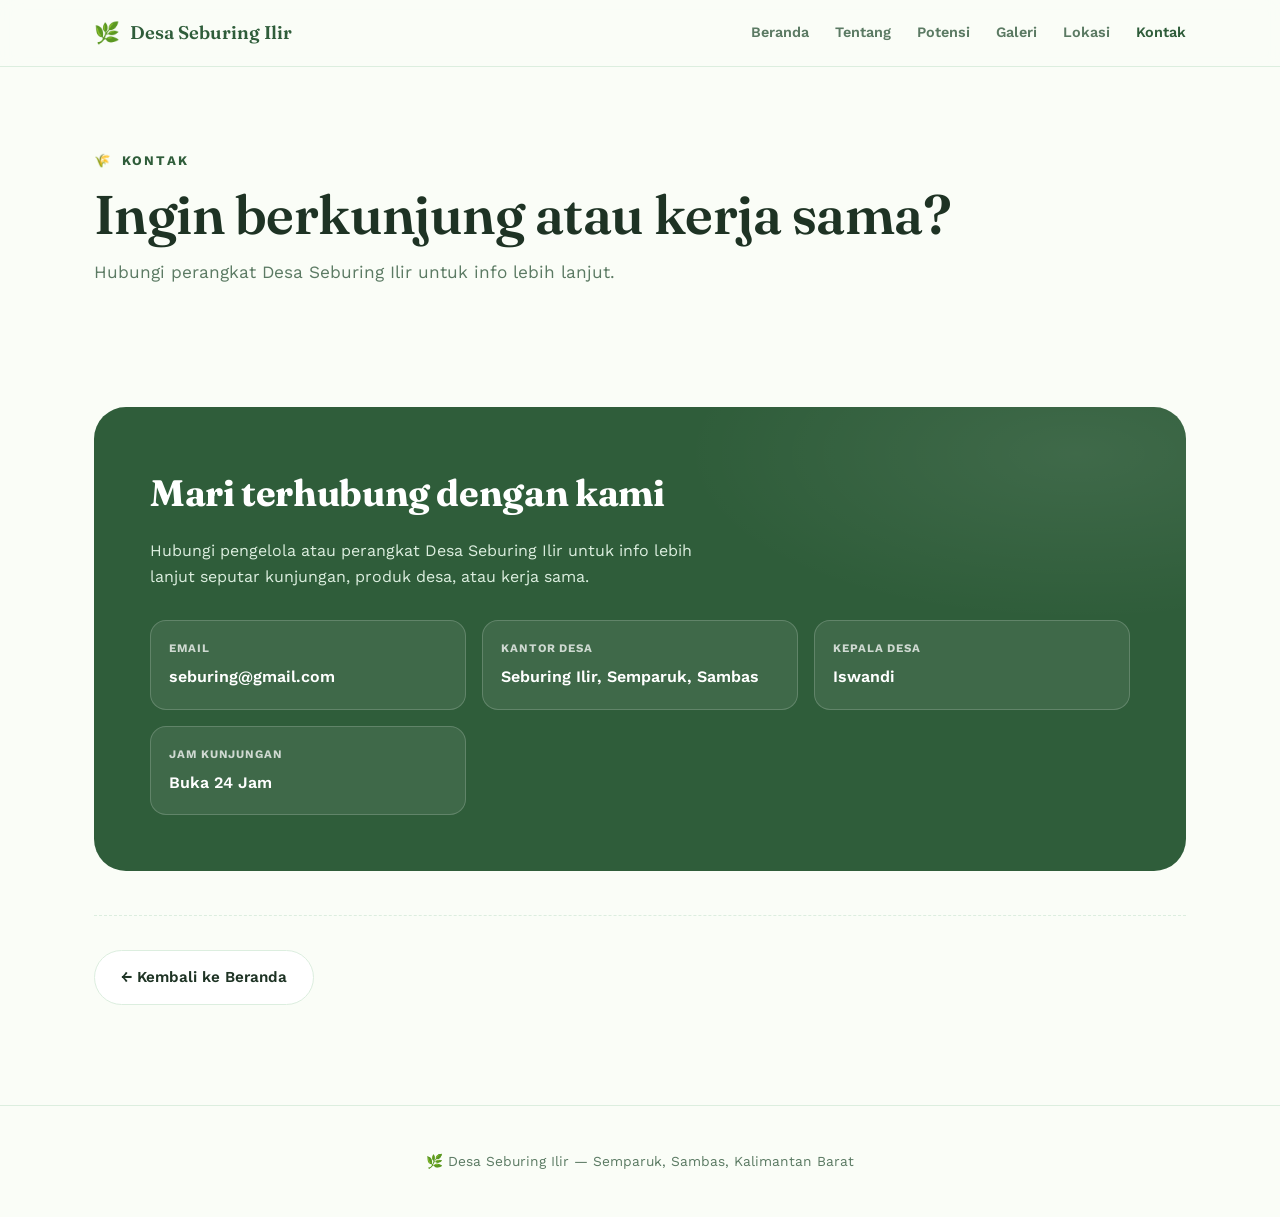
==== kontak.html @ 8edebb94 "Add files via upload" ====
<!DOCTYPE html>
<html lang="id">
<head>
<meta charset="UTF-8">
<meta name="viewport" content="width=device-width, initial-scale=1.0">
<title>Kontak — Desa Seburing Ilir</title>
<link rel="preconnect" href="https://fonts.googleapis.com">
<link rel="preconnect" href="https://fonts.gstatic.com" crossorigin>
<link href="https://fonts.googleapis.com/css2?family=Fraunces:ital,opsz,wght@0,9..144,400;0,9..144,500;0,9..144,600;0,9..144,700;1,9..144,500&family=Work+Sans:wght@400;500;600;700&display=swap" rel="stylesheet">
<link rel="stylesheet" href="styles.css">
</head>
<body>

<header class="nav">
  <div class="nav-inner">
    <div class="brand"><span class="leaf">🌿</span> Desa Seburing Ilir</div>
    <nav class="nav-links">
      <a href="index.html" class="hide-mobile">Beranda</a>
      <a href="tentang.html" class="hide-mobile">Tentang</a>
      <a href="potensi.html" class="hide-mobile">Potensi</a>
      <a href="galeri.html" class="hide-mobile">Galeri</a>
      <a href="lokasi.html" class="hide-mobile">Lokasi</a>
      <a href="kontak.html" class="active">Kontak</a>
    </nav>
  </div>
</header>

<section class="page-hero">
  <div class="wrap">
    <div class="hero-eyebrow">Kontak</div>
    <h1>Ingin berkunjung atau kerja sama?</h1>
    <p class="lede">Hubungi perangkat Desa Seburing Ilir untuk info lebih lanjut.</p>
  </div>
</section>

<section>
  <div class="wrap">
    <div class="contact-wrap reveal">
      <h2>Mari terhubung dengan kami</h2>
      <p>Hubungi pengelola atau perangkat Desa Seburing Ilir untuk info lebih lanjut seputar kunjungan, produk desa, atau kerja sama.</p>
      <div class="contact-grid">
        <a class="c-card" href="mailto:seburing@gmail.com">
          <div class="lbl">Email</div>
          <div class="val">seburing@gmail.com</div>
        </a>
        <div class="c-card">
          <div class="lbl">Kantor Desa</div>
          <div class="val">Seburing Ilir, Semparuk, Sambas</div>
        </div>
        <div class="c-card">
          <div class="lbl">Kepala Desa</div>
          <div class="val">Iswandi</div>
        </div>
        <div class="c-card">
          <div class="lbl">Jam Kunjungan</div>
          <div class="val">Buka 24 Jam</div>
        </div>
      </div>
    </div>
    <div class="page-nav-cta reveal">
      <a class="btn btn-ghost" href="index.html">← Kembali ke Beranda</a>
    </div>
  </div>
</section>

<footer>
  <div class="wrap">🌿 Desa Seburing Ilir — Semparuk, Sambas, Kalimantan Barat</div>
</footer>

<script>
const revealEls = document.querySelectorAll('.reveal');
const io = new IntersectionObserver((entries)=>{
  entries.forEach(en=>{ if(en.isIntersecting){ en.target.classList.add('in'); io.unobserve(en.target); } });
}, {threshold:.12});
revealEls.forEach(el=>io.observe(el));
</script>
</body>
</html>
---- styles.css ----
:root{
  --bg:#FAFDF7; --surface:#FFFFFF; --surface-2:#EFF7EC;
  --ink:#1E3324; --muted:#5B7A63;
  --leaf:#4C8C5B; --leaf-deep:#2F5D3A; --leaf-pale:#DCEEDF;
  --wheat:#D9A441; --wheat-ink:#6B4A10;
  --line:#DCEEDF;
  --shadow:0 24px 60px -30px rgba(30,51,36,.35);
}
*{margin:0;padding:0;box-sizing:border-box;}
html{scroll-behavior:smooth;}
body{
  font-family:'Work Sans', sans-serif; background:var(--bg); color:var(--ink);
  line-height:1.65; overflow-x:hidden;
}
h1,h2,h3,.serif{ font-family:'Fraunces', serif; letter-spacing:-.01em; }
img{max-width:100%; display:block;}
a{color:inherit; text-decoration:none;}
.wrap{max-width:1140px; margin:0 auto; padding:0 24px;}
section{padding:100px 0; position:relative;}
@media(max-width:720px){section{padding:64px 0;}}

/* placeholder art blocks (no real photos yet) */
.ph{
  position:relative; border-radius:26px; overflow:hidden;
  background:
    radial-gradient(120% 140% at 15% 10%, #eaf6ec 0%, transparent 55%),
    linear-gradient(135deg, #dcefdf 0%, #bfe0c8 45%, #9fceb0 100%);
  display:flex; align-items:center; justify-content:center; flex-direction:column;
  border:1.5px dashed #8fc09e; color:var(--leaf-deep);
  min-height:220px; text-align:center; padding:24px;
}
.ph .leaf-ic{ font-size:2rem; margin-bottom:10px; opacity:.75; }
.ph .ph-label{ font-weight:600; font-size:.92rem; }
.ph .ph-sub{ font-size:.78rem; color:var(--muted); margin-top:4px; }

/* nav */
header.nav{
  position:fixed; top:0; left:0; right:0; z-index:50;
  background:color-mix(in srgb, var(--bg) 85%, transparent);
  backdrop-filter:blur(10px); border-bottom:1px solid var(--line);
}
.nav-inner{max-width:1140px; margin:0 auto; padding:16px 24px; display:flex; align-items:center; justify-content:space-between;}
.brand{display:flex; align-items:center; gap:10px; font-family:'Fraunces'; font-weight:600; font-size:1.15rem; color:var(--leaf-deep);}
.brand .leaf{ font-size:1.3rem; }
.nav-links{display:flex; gap:26px; align-items:center;}
.nav-links a{font-size:.9rem; font-weight:600; color:var(--muted);}
.nav-links a:hover{color:var(--leaf-deep);}
@media(max-width:760px){.nav-links a.hide-mobile{display:none;}}
.nav-cta{
  background:var(--leaf); color:#fff; padding:10px 18px; border-radius:999px; font-weight:600; font-size:.86rem;
}

/* hero */
.hero{ padding-top:170px; padding-bottom:80px; position:relative; }
.hero::before{
  content:""; position:absolute; inset:0; z-index:-1;
  background:
    radial-gradient(60% 50% at 85% 0%, var(--leaf-pale) 0%, transparent 60%),
    radial-gradient(50% 40% at 10% 10%, #f3fbf0 0%, transparent 55%);
}
.hero-eyebrow{
  font-size:.82rem; letter-spacing:.16em; text-transform:uppercase; color:var(--leaf-deep);
  font-weight:700; margin-bottom:18px; display:flex; align-items:center; gap:10px;
}
.hero-eyebrow::before{content:"🌾";}
.hero h1{
  font-size:clamp(2.6rem,6vw,4.2rem); font-weight:600; line-height:1.05; max-width:16ch; margin-bottom:20px;
}
.hero h1 em{ font-style:italic; color:var(--leaf-deep); }
.hero p.lede{ font-size:1.15rem; color:var(--muted); max-width:52ch; margin-bottom:34px; }
.cta-row{display:flex; gap:14px; flex-wrap:wrap;}
.btn{display:inline-flex; align-items:center; gap:8px; padding:14px 26px; border-radius:999px; font-weight:600; font-size:.95rem; transition:transform .25s ease, box-shadow .25s ease; cursor:pointer; border:1px solid transparent;}
.btn:hover{transform:translateY(-3px);}
.btn-primary{background:var(--leaf-deep); color:#fff; box-shadow:0 16px 30px -14px rgba(47,93,58,.55);}
.btn-ghost{background:#fff; border-color:var(--line); color:var(--ink);}
.btn-ghost:hover{background:var(--surface-2);}
.hero-visual{ margin-top:56px; }
.hero-visual .ph{ min-height:340px; }
@media(max-width:720px){.hero-visual .ph{min-height:220px;}}
.quote-panel{
  position:relative; border-radius:28px; padding:44px 40px; overflow:hidden;
  background:linear-gradient(135deg, #EAF6EC 0%, #DCEEDF 60%, #C7E4CE 100%);
  border:1px solid var(--line); box-shadow:var(--shadow);
}
.quote-panel-deco{ position:absolute; top:-18px; right:-6px; font-size:6rem; opacity:.18; transform:rotate(12deg); }
.pantun{ font-family:'Fraunces'; font-style:italic; font-weight:500; font-size:clamp(1.1rem,2vw,1.45rem); color:var(--leaf-deep); line-height:1.6; max-width:52ch; position:relative; z-index:1; }
.stat-strip{ display:flex; align-items:center; gap:22px; margin-top:32px; flex-wrap:wrap; position:relative; z-index:1; }
.stat-strip .s-item{ text-align:left; }
.stat-strip .s-n{ font-family:'Fraunces'; font-weight:600; font-size:1.5rem; color:var(--leaf-deep); }
.stat-strip .s-l{ font-size:.76rem; color:var(--muted); text-transform:uppercase; letter-spacing:.06em; margin-top:2px; }
.stat-strip .s-div{ width:1px; height:34px; background:var(--line); }
@media(max-width:600px){ .quote-panel{padding:32px 24px;} .stat-strip{gap:16px;} .stat-strip .s-div{display:none;} }

/* section heading */
.s-head{ display:flex; align-items:baseline; gap:16px; margin-bottom:44px; flex-wrap:wrap; }
.s-head .tag{
  font-size:.76rem; letter-spacing:.14em; text-transform:uppercase; color:var(--leaf-deep);
  background:var(--surface-2); border:1px solid var(--line); padding:6px 14px; border-radius:999px; font-weight:700;
}
.s-head h2{ font-size:clamp(1.8rem,3.4vw,2.6rem); font-weight:600; }
.s-head p{ color:var(--muted); max-width:60ch; margin-top:8px; flex-basis:100%; }

/* about */
.about-grid{ display:grid; grid-template-columns:1fr 1fr; gap:56px; align-items:center; }
@media(max-width:840px){.about-grid{grid-template-columns:1fr;}}
.about-grid .ph{min-height:320px;}
.value-cluster{ display:flex; flex-direction:column; gap:14px; }
.v-badge{
  display:flex; align-items:center; gap:14px; background:var(--surface); border:1px solid var(--line);
  border-radius:16px; padding:16px 20px; font-weight:600; font-size:1rem; box-shadow:var(--shadow);
  transition:transform .3s ease;
}
.v-badge:hover{ transform:translateX(6px); }
.v-badge:nth-child(odd){ margin-left:0; }
.v-badge:nth-child(even){ margin-left:28px; }
.v-badge .v-ic{ font-size:1.3rem; }
@media(max-width:600px){ .v-badge:nth-child(even){ margin-left:0; } }
.about-text p{ margin-bottom:16px; color:var(--ink); }
.fact-row{ display:grid; grid-template-columns:repeat(3,1fr); gap:16px; margin-top:28px; }
@media(max-width:520px){.fact-row{grid-template-columns:1fr 1fr;}}
.fact{ background:var(--surface); border:1px solid var(--line); border-radius:16px; padding:16px; text-align:center; }
.fact .n{ font-family:'Fraunces'; font-weight:600; font-size:1.3rem; color:var(--leaf-deep); }
.fact .l{ font-size:.74rem; color:var(--muted); margin-top:2px; }

/* potensi cards */
.potensi-list{ display:flex; flex-direction:column; }
.p-row{
  display:grid; grid-template-columns:110px 1fr; gap:28px; align-items:flex-start;
  padding:34px 0; border-bottom:1px dashed var(--line); transition:padding-left .35s ease;
}
.p-row:first-child{ padding-top:0; }
.p-row:last-child{ border-bottom:none; }
.p-row:hover{ padding-left:14px; }
.p-row .p-num{
  font-family:'Fraunces'; font-style:italic; font-weight:500; font-size:2.6rem;
  color:var(--leaf-pale); line-height:1; -webkit-text-stroke:1.4px var(--leaf);
  color:transparent;
}
.p-row .p-body{ display:flex; flex-direction:column; gap:8px; }
.p-row h3{ font-size:1.35rem; font-weight:600; display:flex; align-items:center; gap:10px; }
.p-row h3 .em{ font-size:1.2rem; }
.p-row p{ color:var(--muted); font-size:.98rem; max-width:64ch; }
@media(max-width:600px){
  .p-row{ grid-template-columns:56px 1fr; gap:16px; padding:24px 0; }
  .p-row .p-num{ font-size:1.7rem; }
}

/* gallery */
.gallery-grid{ display:grid; grid-template-columns:repeat(4,1fr); gap:14px; }
@media(max-width:800px){.gallery-grid{grid-template-columns:repeat(2,1fr);}}
.gallery-grid .ph{ aspect-ratio:1/1; min-height:0; border-radius:18px; }
.gallery-grid .ph:nth-child(3n+1){ aspect-ratio:1/1.3; }

/* map / lokasi */
.map-block{ display:grid; grid-template-columns:1fr 1fr; gap:36px; align-items:center; }
@media(max-width:840px){.map-block{grid-template-columns:1fr;}}
.map-block .ph{ min-height:280px; }
.compass-panel{
  display:flex; flex-direction:column; align-items:center; justify-content:center; text-align:center;
  background:radial-gradient(60% 60% at 50% 40%, #EAF6EC 0%, #DCEEDF 70%, transparent 100%);
  border:1px solid var(--line); border-radius:28px; padding:50px 30px; min-height:280px;
}
.compass-ring{
  width:150px; height:150px; border-radius:50%; border:2px dashed var(--leaf);
  display:flex; align-items:center; justify-content:center; position:relative; margin-bottom:22px;
}
.compass-ring::before{ content:""; position:absolute; inset:16px; border-radius:50%; border:1px solid var(--line); }
.compass-core{ font-size:2.4rem; }
.compass-caption{ font-size:1.3rem; font-weight:600; color:var(--leaf-deep); }
.compass-sub{ font-size:.88rem; color:var(--muted); margin-top:6px; line-height:1.5; }
.info-list{ display:flex; flex-direction:column; gap:14px; margin-top:20px; }
.info-list .row{ display:flex; gap:12px; align-items:flex-start; }
.info-list .ic{ width:36px; height:36px; border-radius:10px; background:var(--surface-2); display:flex; align-items:center; justify-content:center; flex-shrink:0; }
.info-list a.maps-link{ color:var(--leaf-deep); font-weight:600; font-size:.92rem; }
.info-list a.maps-link:hover{ text-decoration:underline; }

/* contact */
.contact-wrap{ background:var(--leaf-deep); border-radius:32px; padding:56px; color:#fff; position:relative; overflow:hidden; }
.contact-wrap::before{ content:""; position:absolute; inset:0; background:radial-gradient(60% 60% at 90% 10%, rgba(255,255,255,.08), transparent 60%); }
.contact-wrap h2{ color:#fff; font-size:clamp(1.7rem,3.4vw,2.3rem); margin-bottom:14px; }
.contact-wrap p{ color:#DCEEDF; max-width:56ch; margin-bottom:30px; }
.contact-grid{ display:grid; grid-template-columns:repeat(3,1fr); gap:16px; }
@media(max-width:800px){.contact-grid{grid-template-columns:1fr 1fr;}}
@media(max-width:520px){.contact-grid{grid-template-columns:1fr;}}
.c-card{ background:rgba(255,255,255,.08); border:1px solid rgba(255,255,255,.18); border-radius:16px; padding:18px; }
.c-card .lbl{ font-size:.72rem; text-transform:uppercase; letter-spacing:.08em; opacity:.75; font-weight:700; margin-bottom:6px; }
.c-card .val{ font-weight:600; }
.c-card.editable{ border-style:dashed; }

footer{ padding:44px 0; text-align:center; color:var(--muted); font-size:.86rem; border-top:1px solid var(--line); }

.reveal{ opacity:0; transform:translateY(26px); transition:opacity .7s ease, transform .7s ease; }
.reveal.in{ opacity:1; transform:translateY(0); }
@media (prefers-reduced-motion: reduce){ *{transition-duration:.001ms !important; animation-duration:.001ms !important; scroll-behavior:auto !important;} }
::selection{ background:var(--leaf); color:#fff; }
a:focus-visible, button:focus-visible{ outline:2px solid var(--wheat); outline-offset:3px; border-radius:6px; }

/* multi-page extras */
.nav-links a.active{ color:var(--leaf-deep); }
.page-hero{ padding-top:150px; padding-bottom:20px; }
.page-hero .hero-eyebrow{ margin-bottom:14px; }
.page-hero h1{ font-size:clamp(2.2rem,5vw,3.4rem); font-weight:600; line-height:1.08; margin-bottom:14px; }
.page-hero p.lede{ font-size:1.08rem; color:var(--muted); max-width:56ch; }
.page-nav-cta{ display:flex; gap:14px; flex-wrap:wrap; margin-top:44px; padding-top:34px; border-top:1px dashed var(--line); }
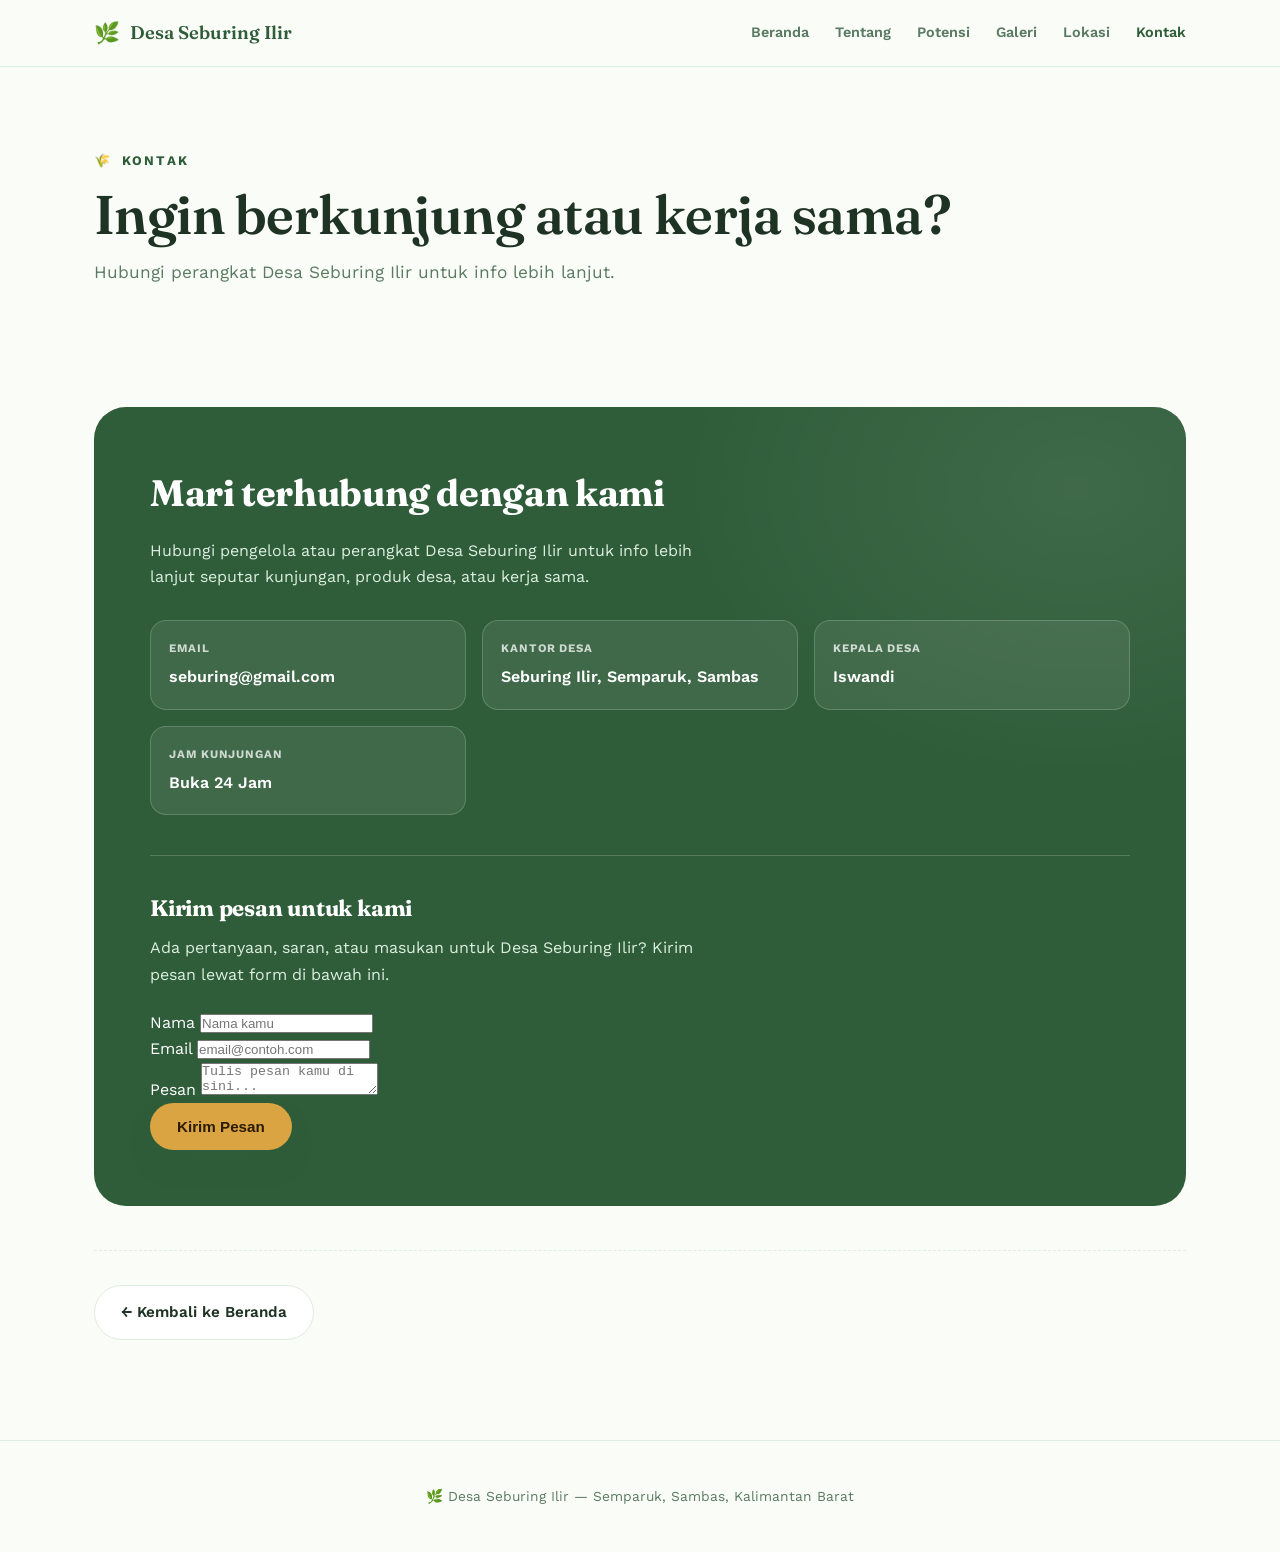
==== commit f55c2cb0: "Add files via upload" ====
--- a/kontak.html
+++ b/kontak.html
@@ -56,6 +56,27 @@
           <div class="val">Buka 24 Jam</div>
         </div>
       </div>
+
+      <div style="margin-top:40px; padding-top:34px; border-top:1px solid rgba(255,255,255,.18);">
+        <h2 style="font-size:1.4rem; margin-bottom:8px;">Kirim pesan untuk kami</h2>
+        <p style="margin-bottom:22px;">Ada pertanyaan, saran, atau masukan untuk Desa Seburing Ilir? Kirim pesan lewat form di bawah ini.</p>
+        <form class="msg-form" id="pesanForm">
+          <div>
+            <label for="f-nama">Nama</label>
+            <input type="text" id="f-nama" name="nama" placeholder="Nama kamu" required>
+          </div>
+          <div>
+            <label for="f-email">Email</label>
+            <input type="email" id="f-email" name="email" placeholder="email@contoh.com" required>
+          </div>
+          <div>
+            <label for="f-pesan">Pesan</label>
+            <textarea id="f-pesan" name="pesan" placeholder="Tulis pesan kamu di sini..." required></textarea>
+          </div>
+          <button type="submit" class="btn btn-primary" style="background:var(--wheat); color:#2A1B02;">Kirim Pesan</button>
+          <div class="form-status" id="formStatus"></div>
+        </form>
+      </div>
     </div>
     <div class="page-nav-cta reveal">
       <a class="btn btn-ghost" href="index.html">← Kembali ke Beranda</a>
@@ -73,6 +94,44 @@
   entries.forEach(en=>{ if(en.isIntersecting){ en.target.classList.add('in'); io.unobserve(en.target); } });
 }, {threshold:.12});
 revealEls.forEach(el=>io.observe(el));
+
+// ====== KONEKSI KE GOOGLE FORM ======
+const GOOGLE_FORM_ACTION = "https://docs.google.com/forms/d/e/1FAIpQLScIMMRGH8kE3Ui8IVmoJtkbyg2GBfuQnCSuKvnAnyRtPYS3lw/formResponse";
+const ENTRY_NAMA  = "entry.1235757315";
+const ENTRY_EMAIL = "entry.455324168";
+const ENTRY_PESAN = "entry.1877912729";
+// =====================================
+
+const pesanForm = document.getElementById('pesanForm');
+const statusEl = document.getElementById('formStatus');
+
+pesanForm.addEventListener('submit', function(e){
+  e.preventDefault();
+
+  if(GOOGLE_FORM_ACTION.startsWith("GANTI")){
+    statusEl.textContent = "Form belum tersambung ke database. Hubungi admin.";
+    statusEl.className = "form-status err";
+    return;
+  }
+
+  const formData = new FormData();
+  formData.append(ENTRY_NAMA, document.getElementById('f-nama').value);
+  formData.append(ENTRY_EMAIL, document.getElementById('f-email').value);
+  formData.append(ENTRY_PESAN, document.getElementById('f-pesan').value);
+
+  fetch(GOOGLE_FORM_ACTION, {
+    method: 'POST',
+    mode: 'no-cors',
+    body: formData
+  }).then(()=>{
+    statusEl.textContent = "Pesan berhasil dikirim, terima kasih!";
+    statusEl.className = "form-status ok";
+    pesanForm.reset();
+  }).catch(()=>{
+    statusEl.textContent = "Gagal mengirim pesan, coba lagi.";
+    statusEl.className = "form-status err";
+  });
+});
 </script>
 </body>
 </html>
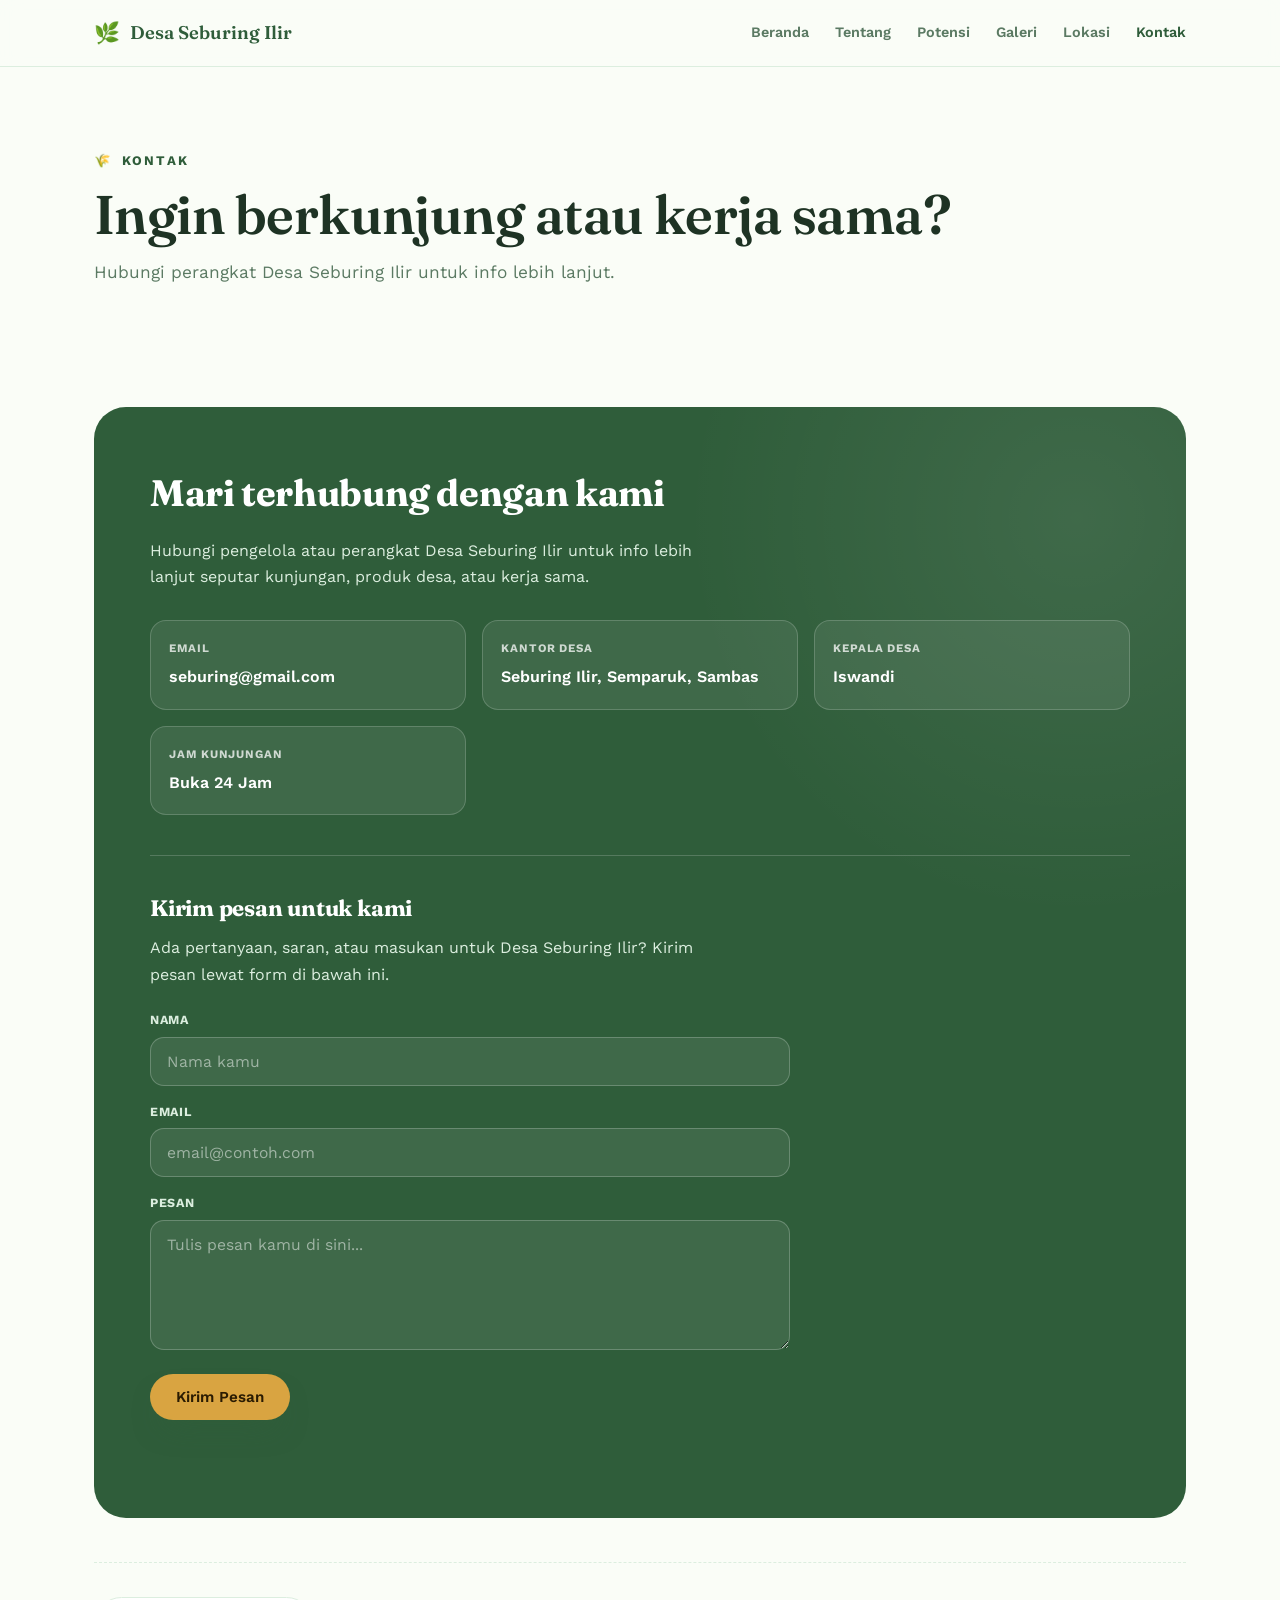
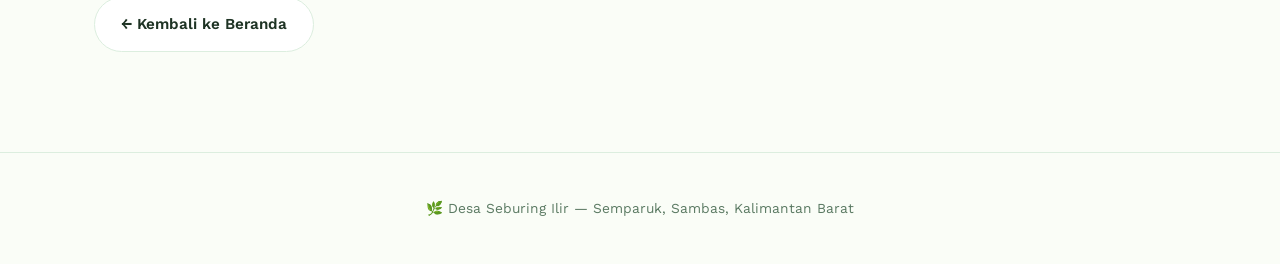
==== commit 84003181: "Add files via upload" ====
--- a/kontak.html
+++ b/kontak.html
@@ -96,10 +96,10 @@
 revealEls.forEach(el=>io.observe(el));
 
 // ====== KONEKSI KE GOOGLE FORM ======
-const GOOGLE_FORM_ACTION = "https://docs.google.com/forms/d/e/1FAIpQLScIMMRGH8kE3Ui8IVmoJtkbyg2GBfuQnCSuKvnAnyRtPYS3lw/formResponse";
-const ENTRY_NAMA  = "entry.1235757315";
-const ENTRY_EMAIL = "entry.455324168";
-const ENTRY_PESAN = "entry.1877912729";
+const GOOGLE_FORM_ACTION = "https://docs.google.com/forms/d/e/1FAIpQLSdaSpcrOK0YSQ0kz_y-31MSbO-DcAraTLKsawuCThH-VjNE1A/formResponse";
+const ENTRY_NAMA  = "entry.242381193";
+const ENTRY_EMAIL = "entry.432583608";
+const ENTRY_PESAN = "entry.1310367742";
 // =====================================
 
 const pesanForm = document.getElementById('pesanForm');
--- a/styles.css
+++ b/styles.css
@@ -177,7 +177,7 @@
 
 /* contact */
 .contact-wrap{ background:var(--leaf-deep); border-radius:32px; padding:56px; color:#fff; position:relative; overflow:hidden; }
-.contact-wrap::before{ content:""; position:absolute; inset:0; background:radial-gradient(60% 60% at 90% 10%, rgba(255,255,255,.08), transparent 60%); }
+.contact-wrap::before{ content:""; position:absolute; inset:0; background:radial-gradient(60% 60% at 90% 10%, rgba(255,255,255,.08), transparent 60%); pointer-events:none; }
 .contact-wrap h2{ color:#fff; font-size:clamp(1.7rem,3.4vw,2.3rem); margin-bottom:14px; }
 .contact-wrap p{ color:#DCEEDF; max-width:56ch; margin-bottom:30px; }
 .contact-grid{ display:grid; grid-template-columns:repeat(3,1fr); gap:16px; }
@@ -203,3 +203,23 @@
 .page-hero h1{ font-size:clamp(2.2rem,5vw,3.4rem); font-weight:600; line-height:1.08; margin-bottom:14px; }
 .page-hero p.lede{ font-size:1.08rem; color:var(--muted); max-width:56ch; }
 .page-nav-cta{ display:flex; gap:14px; flex-wrap:wrap; margin-top:44px; padding-top:34px; border-top:1px dashed var(--line); }
+
+/* form pesan */
+.msg-form{ display:flex; flex-direction:column; gap:16px; max-width:640px; margin-top:8px; }
+.msg-form label{ font-size:.78rem; font-weight:700; color:#DCEEDF; text-transform:uppercase; letter-spacing:.06em; margin-bottom:6px; display:block; }
+.msg-form input, .msg-form textarea{
+  width:100%; padding:14px 16px; border-radius:14px; border:1px solid rgba(255,255,255,.22);
+  background:rgba(255,255,255,.08); color:#fff; font-family:'Work Sans'; font-size:.98rem;
+  transition:border-color .25s ease, box-shadow .25s ease;
+}
+.msg-form input::placeholder, .msg-form textarea::placeholder{ color:rgba(255,255,255,.5); }
+.msg-form input:focus, .msg-form textarea:focus{
+  outline:none; border-color:var(--wheat); box-shadow:0 0 0 4px rgba(217,164,65,.22);
+}
+.msg-form textarea{ min-height:130px; resize:vertical; }
+.msg-form button{
+  border:none; cursor:pointer; font-family:inherit; align-self:flex-start;
+}
+.form-status{ font-size:.88rem; margin-top:6px; min-height:20px; }
+.form-status.ok{ color:#DCEEDF; font-weight:600; }
+.form-status.err{ color:#ffd1d1; font-weight:600; }
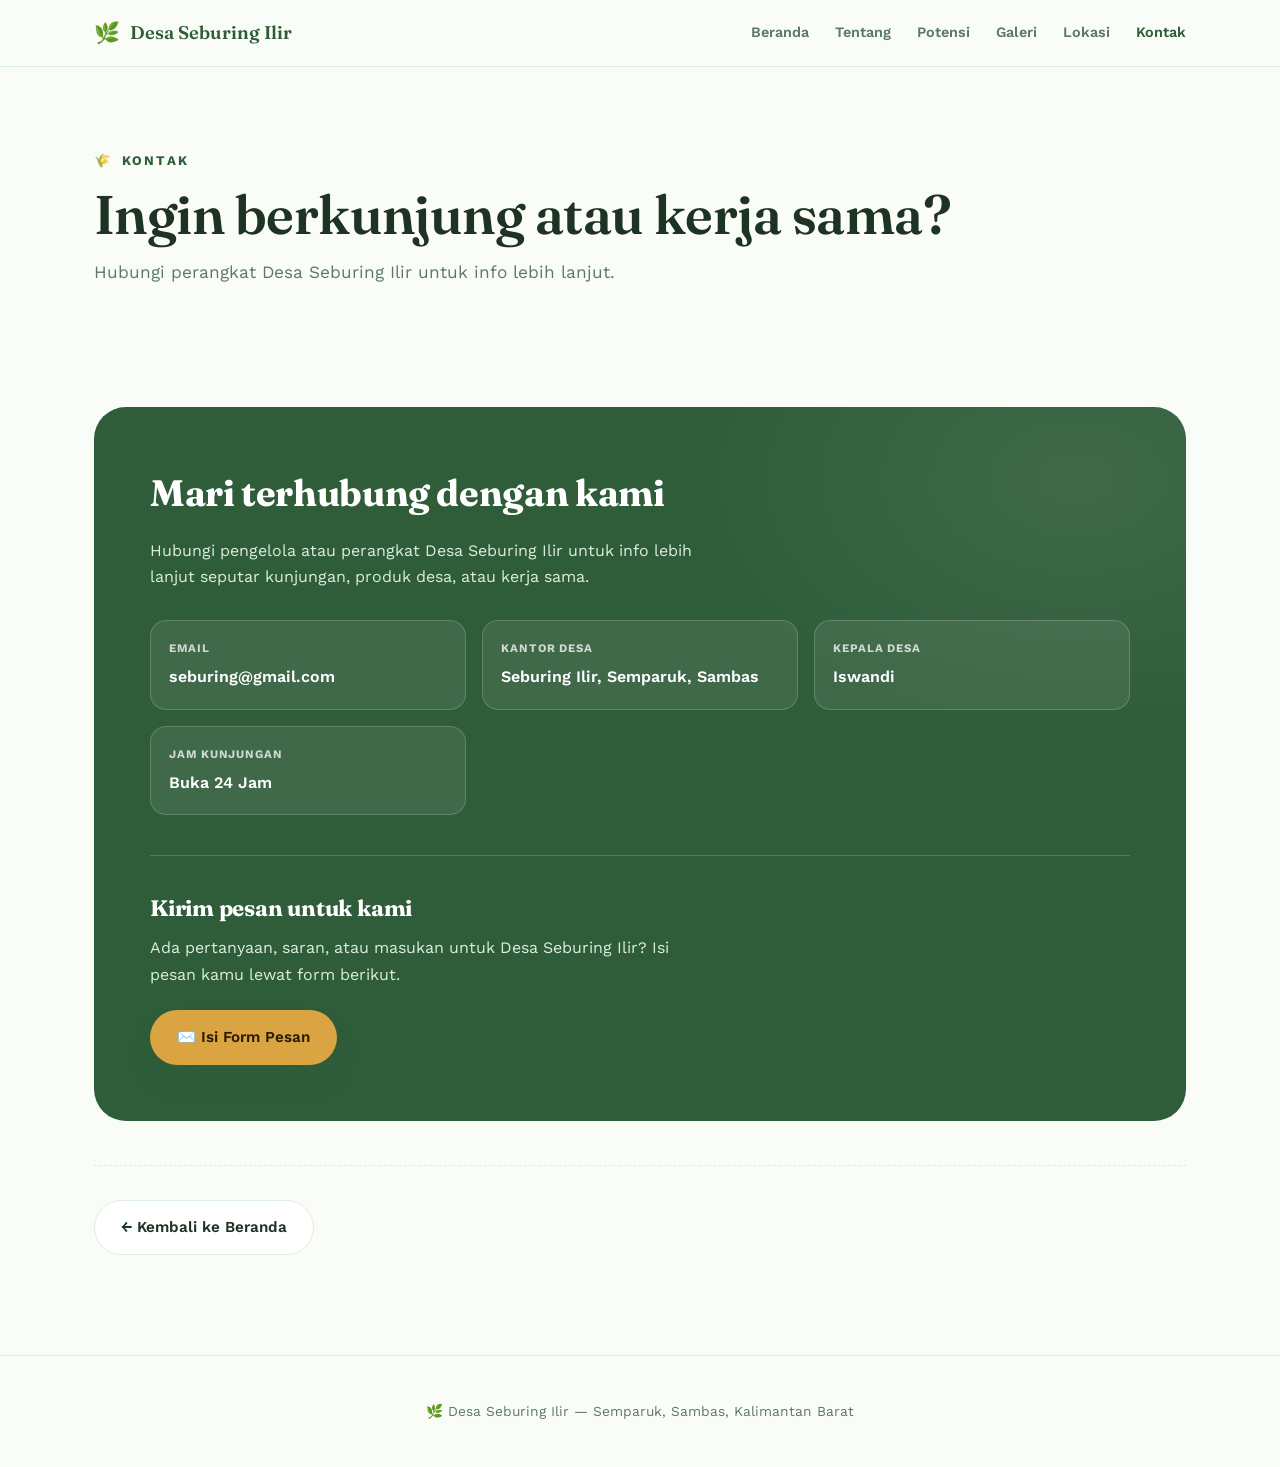
==== commit 744533b2: "Add files via upload" ====
--- a/kontak.html
+++ b/kontak.html
@@ -59,23 +59,8 @@
 
       <div style="margin-top:40px; padding-top:34px; border-top:1px solid rgba(255,255,255,.18);">
         <h2 style="font-size:1.4rem; margin-bottom:8px;">Kirim pesan untuk kami</h2>
-        <p style="margin-bottom:22px;">Ada pertanyaan, saran, atau masukan untuk Desa Seburing Ilir? Kirim pesan lewat form di bawah ini.</p>
-        <form class="msg-form" id="pesanForm">
-          <div>
-            <label for="f-nama">Nama</label>
-            <input type="text" id="f-nama" name="nama" placeholder="Nama kamu" required>
-          </div>
-          <div>
-            <label for="f-email">Email</label>
-            <input type="email" id="f-email" name="email" placeholder="email@contoh.com" required>
-          </div>
-          <div>
-            <label for="f-pesan">Pesan</label>
-            <textarea id="f-pesan" name="pesan" placeholder="Tulis pesan kamu di sini..." required></textarea>
-          </div>
-          <button type="submit" class="btn btn-primary" style="background:var(--wheat); color:#2A1B02;">Kirim Pesan</button>
-          <div class="form-status" id="formStatus"></div>
-        </form>
+        <p style="margin-bottom:22px;">Ada pertanyaan, saran, atau masukan untuk Desa Seburing Ilir? Isi pesan kamu lewat form berikut.</p>
+        <a href="https://docs.google.com/forms/d/e/1FAIpQLSdaSpcrOK0YSQ0kz_y-31MSbO-DcAraTLKsawuCThH-VjNE1A/viewform" target="_blank" rel="noopener" class="btn btn-primary" style="background:var(--wheat); color:#2A1B02;">✉️ Isi Form Pesan</a>
       </div>
     </div>
     <div class="page-nav-cta reveal">
@@ -94,44 +79,6 @@
   entries.forEach(en=>{ if(en.isIntersecting){ en.target.classList.add('in'); io.unobserve(en.target); } });
 }, {threshold:.12});
 revealEls.forEach(el=>io.observe(el));
-
-// ====== KONEKSI KE GOOGLE FORM ======
-const GOOGLE_FORM_ACTION = "https://docs.google.com/forms/d/e/1FAIpQLSdaSpcrOK0YSQ0kz_y-31MSbO-DcAraTLKsawuCThH-VjNE1A/formResponse";
-const ENTRY_NAMA  = "entry.242381193";
-const ENTRY_EMAIL = "entry.432583608";
-const ENTRY_PESAN = "entry.1310367742";
-// =====================================
-
-const pesanForm = document.getElementById('pesanForm');
-const statusEl = document.getElementById('formStatus');
-
-pesanForm.addEventListener('submit', function(e){
-  e.preventDefault();
-
-  if(GOOGLE_FORM_ACTION.startsWith("GANTI")){
-    statusEl.textContent = "Form belum tersambung ke database. Hubungi admin.";
-    statusEl.className = "form-status err";
-    return;
-  }
-
-  const formData = new FormData();
-  formData.append(ENTRY_NAMA, document.getElementById('f-nama').value);
-  formData.append(ENTRY_EMAIL, document.getElementById('f-email').value);
-  formData.append(ENTRY_PESAN, document.getElementById('f-pesan').value);
-
-  fetch(GOOGLE_FORM_ACTION, {
-    method: 'POST',
-    mode: 'no-cors',
-    body: formData
-  }).then(()=>{
-    statusEl.textContent = "Pesan berhasil dikirim, terima kasih!";
-    statusEl.className = "form-status ok";
-    pesanForm.reset();
-  }).catch(()=>{
-    statusEl.textContent = "Gagal mengirim pesan, coba lagi.";
-    statusEl.className = "form-status err";
-  });
-});
 </script>
 </body>
 </html>
